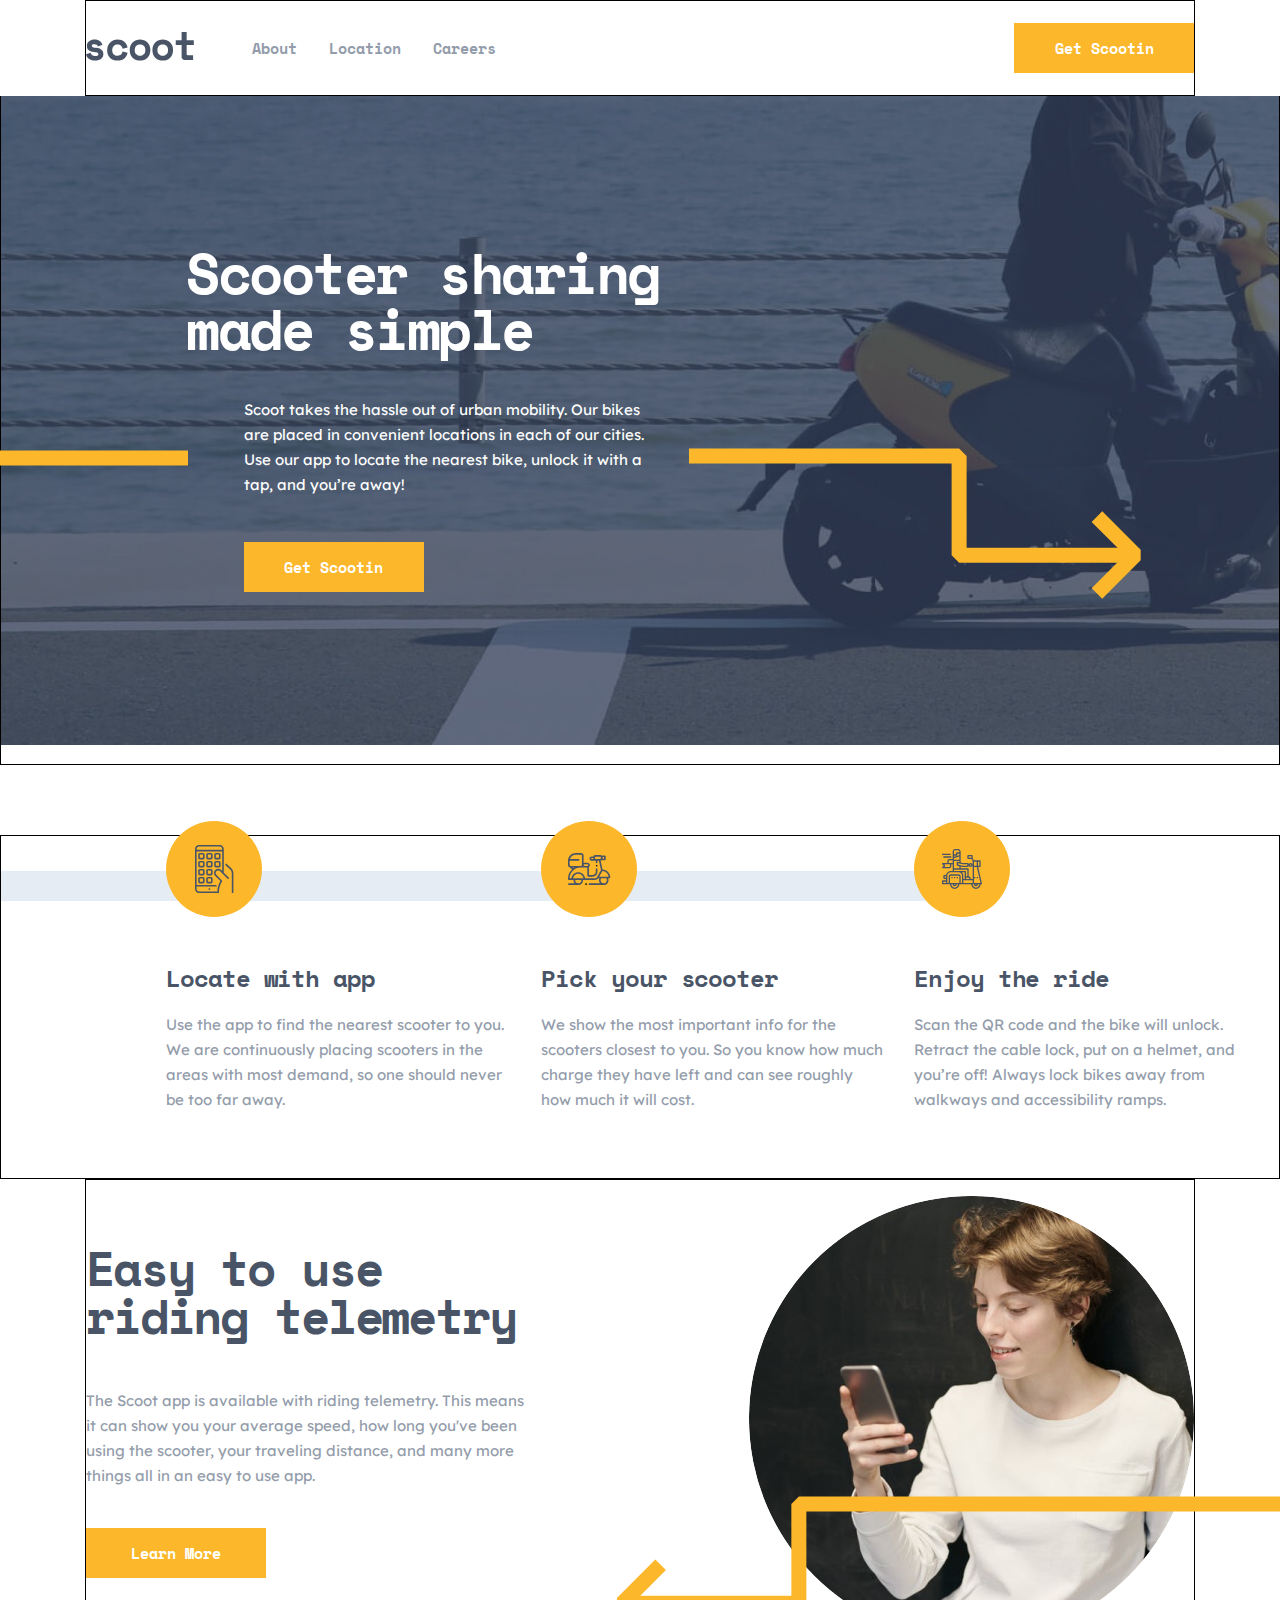
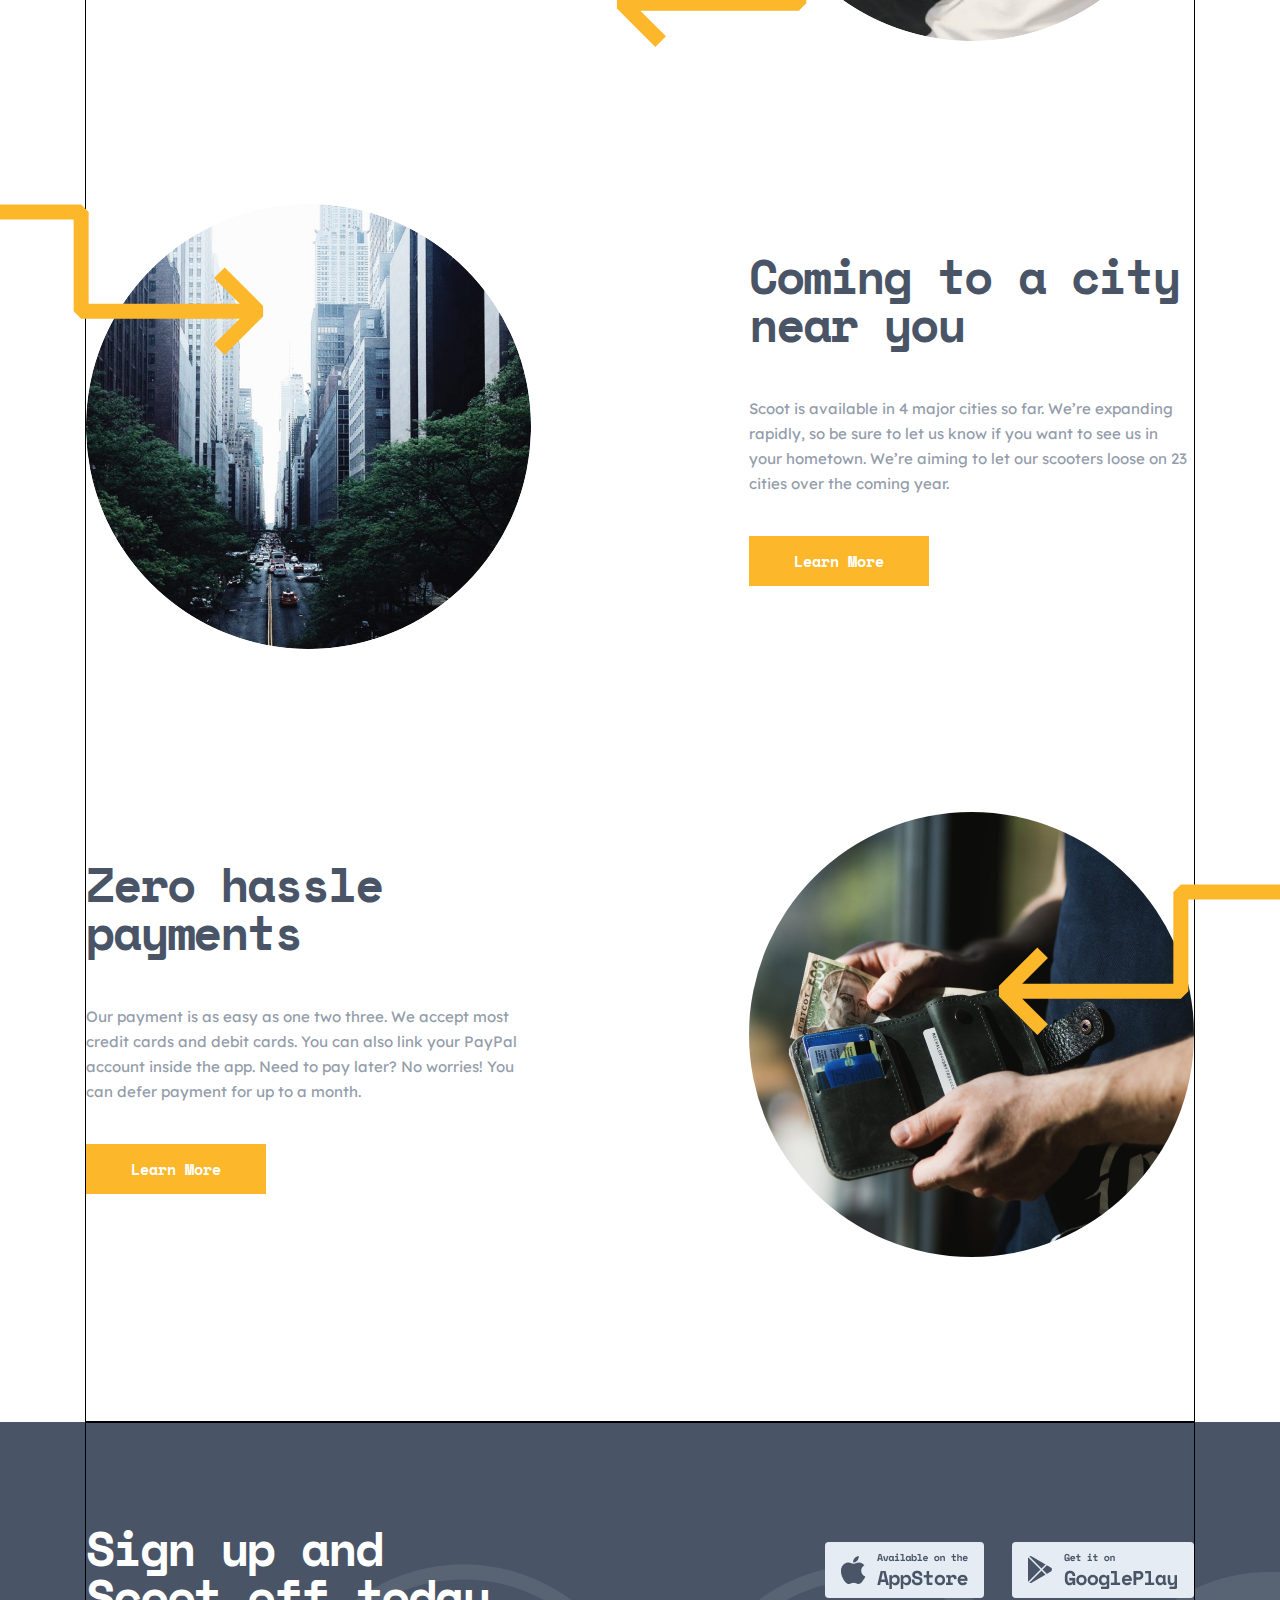
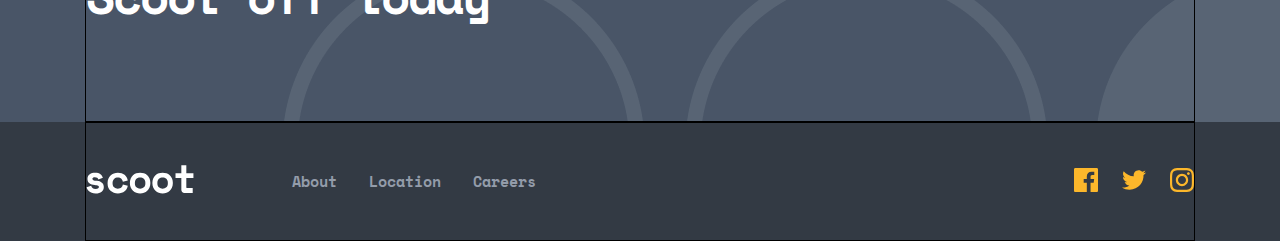
==== index.html @ 55ebb2e7 "scoot" ====
<!DOCTYPE html>
<html lang="en">

<head>
    <meta charset="UTF-8">
    <meta http-equiv="X-UA-Compatible" content="IE=edge">
    <meta name="viewport" content="width=device-width, initial-scale=1.0">
    <link rel="stylesheet" href="./min.css/main.css">
    <title>Scoot</title>
</head>

<body>

    <header class="site-header ">

        <div class="header__block container-small">

            <button class="button-hamburger">
                <img class="hamburger-icon" src="./images/hamburger.svg" alt="icon hamburger" width="19" height="16">
                <img class="exit-icon exit-icon-2" src="./images/icon-exit.svg" alt="icon-exit" width="18" height="18">
            </button>

            <a href="#" class="logo-link"><img src="./images/logo-svg.svg" alt="site logo" width="108" height="29">
            </a>

            <div class="nav-wrapper">

                <div class="site-nav">

                    <ul class="list-nav">

                        <li class="nav-item"><a href="about.html" class="nav-link">About</a></li>
                        <li class="nav-item"><a href="#" class="nav-link">Location</a></li>
                        <li class="nav-item"><a href="#" class="nav-link">Careers</a></li>

                    </ul>

                    <a class="buttons">Get Scootin</a>

                </div>

            </div>


        </div>

    </header>




    <!-- ===============================================intro-section======================================================= -->



    <intro-section>

        <div class="intro-section__wrapper container">

            <h2 class="intro-section__heading">Scooter sharing made simple</h2>



            <p class="intro-section__paragraph">Scoot takes the hassle out of urban mobility. Our bikes are placed
                in convenient locations in each of our cities. Use our app to locate the nearest bike, unlock it
                with a tap, and you’re away!
            </p>

            <a href="#" class="intro-section__link">Get Scootin</a>



        </div>

    </intro-section>


    <section>

        <div class="section-guide container">

            <span class="guide__line"></span>

            <ol class="guide__list">
                <li class="guide__item item-1">
                    <h2 class="list-item__heading">Locate with app</h2>
                    <p class="list-item__paragraph">Use the app to find the nearest scooter to you. We are continuously
                        placing scooters in the areas
                        with most demand, so one should never be too far away.
                    </p>
                </li>
                <li class="guide__item item-2">
                    <h2 class="list-item__heading">Pick your scooter</h2>
                    <p class="list-item__paragraph">We show the most important info for the scooters closest to you. So
                        you know how much charge they have left and can see roughly how much it will cost.
                    </p>
                </li>
                <li class="guide__item item-3">
                    <h2 class="list-item__heading">Enjoy the ride</h2>
                    <p class="list-item__paragraph">Scan the QR code and the bike will unlock. Retract the cable lock,
                        put on a helmet, and you’re off! Always lock bikes away from walkways and accessibility ramps.
                    </p>
                </li>
            </ol>

        </div>


    </section>

    <section class="advantages-section container-small">

        <ul class="advantages-list">

            <li class="list__item 123">

                <div class="item__info">

                    <h3 class="item__heading">Easy to use
                        riding telemetry
                    </h3>
                    <p class="item__paragraph">
                        The Scoot app is available with riding telemetry. This means it can show you your average speed,
                        how
                        long you've been using the scooter, your traveling distance, and many more things all in an easy
                        to
                        use app.
                    </p>
                    <a href="#" class="item__link">Learn More</a>
                </div>
                <span class="img-wrapper-1"> <img class="item__img" src="./images/easy-to-use.jpg"
                        srcset="./images/easy-to-use.jpg 1x, ./images/easy-to-use@2x.jpg 2x" alt="bu yerda rasm bor"
                        width="445" height="445"></span>

            </li>

            <li class="list__item">

                <div class="item__info">

                    <h3 class="item__heading">Coming to a city near you
                    </h3>
                    <p class="item__paragraph">
                        Scoot is available in 4 major cities so far. We’re expanding rapidly, so be sure to let us know
                        if you want to see us in your hometown. We’re aiming to let our scooters loose on 23 cities over
                        the coming year.
                    </p>

                    <a href="#" class="item__link">Learn More</a>

                </div>

                <span class="img-wrapper-2"> <img class="item__img" src="./images/coming-to-a-city.jpg" width="445"
                        height="445">
                </span>

            </li>

            <li class="list__item">

                <div class="item__info">

                    <h3 class="item__heading">Zero hassle payments
                    </h3>
                    <p class="item__paragraph">
                        Our payment is as easy as one two three. We accept most credit cards and debit cards. You can
                        also link your PayPal account inside the app. Need to pay later? No worries! You can defer
                        payment for up to a month.
                    </p>
                    <a href="#" class="item__link">Learn More</a>
                </div>
                <span class="img-wrapper-3"><img class="item__img" src="./images/soqqa.jpg" width="445"
                        height="445"></span>

            </li>

        </ul>

    </section>

    <section class="call-to-action ">

        <div class="call-to-action__wrapper container-small ">

            <h3 class="call-to-action__heading">Sign up and Scoot off today</h3>

            <div class="wrapper-link">

                <a href="#" class="apple-link"><img src="./images/apple-link.jpg" alt="bu link"></a>
                <a href="#" class="google-link"><img src="./images/google-play.jpg" alt="google-ikon"></a>

            </div>
        </div>

    </section>

    <footer class="site-footer">

        <div class="footer-wrapper container-small">

            <a href="#" class="logo-link"><img src="./images/scoot-footer.svg" alt="site logo" width="108" height="29">
            </a>

            <div class="footer__nav-wrapper">



                <ul class="foooter__list-nav">

                    <li class="nav-item"><a href="#" class="nav-link">About</a></li>
                    <li class="nav-item"><a href="#" class="nav-link">Location</a></li>
                    <li class="nav-item"><a href="#" class="nav-link">Careers</a></li>

                </ul>


                <div class="icon-wrapper">
                    <a href="#" class="footer__messenjer"><img src="./images/f.svg" alt="icon-facebok" width="24"
                            height="24"></a>
                    <a href="#" class="footer__messenjer"><img src="./images/t.svg" alt="icon-twitter" width="24"
                            height="24"></a>
                    <a href="#" class="footer__messenjer"><img src="./images/i.svg" alt="icon-instagram" width="24"
                            height="24"></a>
                </div>

            </div>

        </div>
    </footer>



    <script src="./main.js"></script>

</body>

</html>
---- min.css/main.css ----
@font-face{font-family:'Space Mono';font-style:normal;font-weight:400;src:url("../fonts/space-mono-v6-latin-regular.woff2") format("woff2"),url("../fonts/space-mono-v6-latin-regular.woff") format("woff")}@font-face{font-family:'Space Mono';font-style:normal;font-weight:700;src:url("../fonts/space-mono-v6-latin-700.woff2") format("woff2"),url("../fonts/space-mono-v6-latin-700.woff") format("woff")}@font-face{font-family:'Lexend Deca';font-style:normal;font-weight:400;src:url("../fonts/lexend-deca-v7-latin-regular.woff2") format("woff2"),url("../fonts/lexend-deca-v7-latin-regular.woff") format("woff")}*,*::after,*::before{-webkit-box-sizing:border-box;box-sizing:border-box}*{scroll-behavior:smooth}.visually-hidden{clip:rect(0 0 0 0);-webkit-clip-path:inset(50%);clip-path:inset(50%);height:1px;overflow:hidden;position:absolute;white-space:nowrap;width:1px}body{margin:0;padding:0;padding-top:94px;font-family:"Space Mono",'calibri';font-weight:normal;font-style:normal}/*! normalize.css v8.0.1 | MIT License | github.com/necolas/normalize.css */html{line-height:1.15;-webkit-text-size-adjust:100%}body{margin:0}main{display:block}h1{font-size:2em;margin:0.67em 0}hr{-webkit-box-sizing:content-box;box-sizing:content-box;height:0;overflow:visible}pre{font-family:monospace, monospace;font-size:1em}a{background-color:transparent}abbr[title]{border-bottom:none;text-decoration:underline;-webkit-text-decoration:underline dotted;text-decoration:underline dotted}b,strong{font-weight:bolder}code,kbd,samp{font-family:monospace, monospace;font-size:1em}small{font-size:80%}sub,sup{font-size:75%;line-height:0;position:relative;vertical-align:baseline}sub{bottom:-0.25em}sup{top:-0.5em}img{border-style:none}button,input,optgroup,select,textarea{font-family:inherit;font-size:100%;line-height:1.15;margin:0}button,input{overflow:visible}button,select{text-transform:none}button,[type="button"],[type="reset"],[type="submit"]{-webkit-appearance:button}button::-moz-focus-inner,[type="button"]::-moz-focus-inner,[type="reset"]::-moz-focus-inner,[type="submit"]::-moz-focus-inner{border-style:none;padding:0}button:-moz-focusring,[type="button"]:-moz-focusring,[type="reset"]:-moz-focusring,[type="submit"]:-moz-focusring{outline:1px dotted ButtonText}fieldset{padding:0.35em 0.75em 0.625em}legend{-webkit-box-sizing:border-box;box-sizing:border-box;color:inherit;display:table;max-width:100%;padding:0;white-space:normal}progress{vertical-align:baseline}textarea{overflow:auto}[type="checkbox"],[type="radio"]{-webkit-box-sizing:border-box;box-sizing:border-box;padding:0}[type="number"]::-webkit-inner-spin-button,[type="number"]::-webkit-outer-spin-button{height:auto}[type="search"]{-webkit-appearance:textfield;outline-offset:-2px}[type="search"]::-webkit-search-decoration{-webkit-appearance:none}::-webkit-file-upload-button{-webkit-appearance:button;font:inherit}details{display:block}summary{display:list-item}template{display:none}[hidden]{display:none}.container{width:100%;max-width:1440px;margin:0 auto;padding:20px 0px;border:1px solid black}.container-small{width:100%;max-width:1110px;margin:0 auto;border:1px solid black}@media only screen and (-webkit-min-device-pixel-ratio: 2), only screen and (min--moz-device-pixel-ratio: 2), only screen and (min-device-pixel-ratio: 2), only screen and (min-resolution: 192dpi), only screen and (min-resolution: 2dppx){.intro-section__wrapper{background-image:url(../images/background-intro@2x.jpg)}}.site-header{position:fixed;width:100%;z-index:9;top:0px;background-color:white}.header__block{display:-webkit-box;display:-ms-flexbox;display:flex;height:96px;-webkit-box-align:center;-ms-flex-align:center;align-items:center}.logo-link{margin-right:58px}.button-hamburger{display:none}.nav-wrapper{width:100%}.site-nav{display:-webkit-box;display:-ms-flexbox;display:flex;width:100%;-webkit-box-align:center;-ms-flex-align:center;align-items:center;-webkit-box-pack:justify;-ms-flex-pack:justify;justify-content:space-between}.list-nav{display:-webkit-box;display:-ms-flexbox;display:flex;list-style:none;padding:0px}.nav-link{margin-right:32px;text-decoration:none;font-weight:bold;font-size:15px;line-height:25px;color:#939CAA}.nav-link:hover{cursor:pointer;color:#FCB72B}.nav-link:active{color:#FCB72B}.buttons{display:inline-block;text-decoration:none;width:180px;height:50px;padding-top:10px;border:3px solid #FCB72B;font-weight:bold;font-size:15px;line-height:25px;text-align:center;color:#FFFFFF;background-color:#FCB72B}.buttons:hover{background-color:white;color:#FCB72B;cursor:pointer}@media only screen and (max-width: 600px){.header__block{height:64px}.logo-link{display:block;margin-left:25%;width:75px;height:20px}.button-hamburger{z-index:11;display:block;margin-left:32px;background-color:transparent;border:none;cursor:pointer}.exit-icon{display:none}.header-adaptiv .nav-wrapper{display:block;position:fixed;top:0px;bottom:0px;right:0px;left:0px;z-index:9}.header-adaptiv .exit-icon{display:block;z-index:11}.header-adaptiv .hamburger-icon{display:none}.site-nav{display:none;-webkit-box-orient:vertical;-webkit-box-direction:normal;-ms-flex-direction:column;flex-direction:column;-webkit-box-align:start;-ms-flex-align:start;align-items:flex-start;margin-top:64px;width:70%;height:90%;padding:32px;background-color:#333A44;z-index:10}.header-adaptiv .site-nav{display:block}.list-nav{display:-webkit-box;display:-ms-flexbox;display:flex;-webkit-box-orient:vertical;-webkit-box-direction:normal;-ms-flex-direction:column;flex-direction:column}.nav-item{margin-bottom:24px}}.intro-section__wrapper{position:relative;background-image:url(../images/background-intro.jpg);background-repeat:no-repeat;background-size:inherit;margin-bottom:70px;padding:20px;padding-top:150px}.intro-section__heading{margin-left:165px;margin-top:0;margin-bottom:40px;text-align:left;max-width:500px;font-weight:bold;font-size:56px;line-height:56px;letter-spacing:-2.5px;color:#FFFFFF}.intro-section__paragraph{position:relative;margin-left:18%;margin-bottom:45px;max-width:405px;font-family:'Lexend Deca';font-style:normal;font-weight:normal;font-size:15px;line-height:25px;color:#FFFFFF}.intro-section__paragraph::after{content:url(../images/Group@2x.svg);max-width:447px;position:absolute;left:110%;top:51%}.intro-section__paragraph::before{content:url(../images/Path-1.svg);position:absolute;max-width:202px;left:-64%;top:51%}.intro-section__link{display:inline-block;text-decoration:none;width:180px;height:50px;padding-top:10px;border:3px solid #FCB72B;font-weight:bold;font-size:15px;line-height:25px;text-align:center;color:#FFFFFF;background-color:#FCB72B;margin-bottom:152px;margin-left:18%}.intro-section__link:hover{background-color:transparent;color:#FCB72B;cursor:pointer}@media only screen and (max-width: 1160px){.intro-section__paragraph::after{left:50%;top:100%}}@media only screen and (max-width: 920px){.intro-section__wrapper{background-position:40%}.intro-section__paragraph::before{display:none}.intro-section__paragraph::after{left:-100%;top:170%}}@media only screen and (max-width: 768px){.intro-section__wrapper{background-position:80%}.intro-section__heading{display:block;text-align:center;max-width:500px;margin:0px auto;margin-bottom:40px}.intro-section__paragrap{display:block;margin-left:0%;max-width:573px;text-align:center}.intro-section__link{display:block}.intro-section__paragraph::after{left:-120%;top:180%}}@media only screen and (max-width: 500px){.intro-section__wrapper{background-position:80%}.intro-section__heading{font-size:40px;line-height:40px}.intro-section__paragraph{font-size:15px;line-height:25px}.intro-section__paragraph::after{left:-110%;top:170%}}.section-guide{position:relative;padding-top:6%}.guide__list{display:-webkit-box;display:-ms-flexbox;display:flex;list-style:none;margin-left:150px;padding:0}.guide__item{position:relative;z-index:2;margin:15px;max-width:350px}.item-1::before{position:absolute;top:-123px;content:url(../images/tell.svg);width:96px;height:96px}.item-2::before{position:absolute;top:-123px;content:url(../images/skuter.svg);width:96px;height:96px}.item-3::before{position:absolute;top:-123px;content:url(../images/driver.svg);width:96px;height:96px}.list-item__heading{font-weight:bold;font-size:24px;line-height:28px;letter-spacing:-1.07143px;color:#495567}.list-item__paragraph{font-family:'Lexend Deca';font-style:normal;font-weight:normal;font-size:15px;line-height:25px;color:#939CAA}.guide__line{position:absolute;z-index:1;left:0px;top:35px;display:inline-block;width:100%;max-width:70%;height:30px;background-color:#E5ECF4}@media only screen and (max-width: 1330px){.guide__line{max-width:75%}}@media only screen and (max-width: 769px){.section-guide{padding-left:140px}.guide__list{-webkit-box-orient:vertical;-webkit-box-direction:normal;-ms-flex-direction:column;flex-direction:column}.item-1::before{top:27px;left:-170px}.item-2::before{top:27px;left:-170px}.item-3::before{top:27px;left:-170px}.guide__line{width:30px;height:85%;top:-80px;left:165px}}@media only screen and (max-width: 485px){.guide__line{height:78%}}@media only screen and (max-width: 400px){.section-guide{padding-left:0px}.guide__list{margin:0;text-align:center}.guide__line{display:none}.guide__item{margin:15px;max-width:311px;margin-bottom:100px}.list-item__heading{font-size:20px;line-height:28px}.list-item__paragraph{font-size:15px;line-height:25px;color:#939CAA}.item-1::before{top:-100px;left:100px}.item-2::before{top:-100px;left:100px}.item-3::before{top:-100px;left:100px}}.advantages-list{padding:0px}.list__item:nth-child(2n) .img-wrapper-2{-webkit-box-ordinal-group:0;-ms-flex-order:-1;order:-1}.list__item{display:-webkit-box;display:-ms-flexbox;display:flex;-webkit-box-pack:justify;-ms-flex-pack:justify;justify-content:space-between;margin-bottom:160px}.item__info{max-width:445px}.item__heading{font-weight:bold;font-size:48px;line-height:48px;letter-spacing:-2.14286px;color:#495567}.item__paragraph{margin-bottom:40px;font-family:'Lexend Deca';font-style:normal;font-weight:normal;font-size:15px;line-height:25px;color:#939CAA}.item__link{display:inline-block;text-decoration:none;width:180px;height:50px;padding-top:10px;border:3px solid #FCB72B;font-weight:bold;font-size:15px;line-height:25px;text-align:center;color:#FFFFFF;background-color:#FCB72B}.item__link:hover{background-color:transparent;color:#FCB72B}.item__img{border-radius:50%;max-width:445px}.img-wrapper-1{position:relative}.img-wrapper-2{position:relative}.img-wrapper-3{position:relative}.img-wrapper-1::after{content:url(../../images/strelka-2.svg);position:absolute;top:67%;left:-30%}.img-wrapper-2::after{content:url(../images/strelka-3.svg);position:absolute;top:0%;left:-40%}.img-wrapper-3::after{content:url(../images/strelka-4.svg);position:absolute;top:16%;left:56%}@media only screen and (max-width: 930px){.list__item{-webkit-box-orient:vertical;-webkit-box-direction:normal;-ms-flex-direction:column;flex-direction:column;text-align:center;-webkit-box-align:center;-ms-flex-align:center;align-items:center}}.call-to-action{background-color:#495567;background-image:url(../images/call-to-action.png);background-repeat:no-repeat;background-size:auto;padding:0px;background-position:100% 100%}.call-to-action__wrapper{display:-webkit-box;display:-ms-flexbox;display:flex;-webkit-box-align:center;-ms-flex-align:center;align-items:center;-webkit-box-pack:justify;-ms-flex-pack:justify;justify-content:space-between;height:300px}.call-to-action__heading{max-width:415px;font-weight:bold;font-size:48px;line-height:48px;letter-spacing:-2.14286px;color:#FFFFFF}.apple-link img{margin-right:18px;border-radius:4px}.google-link img{border-radius:4px}.site-footer{background-color:#333A44}.footer-wrapper{display:-webkit-box;display:-ms-flexbox;display:flex;-webkit-box-align:center;-ms-flex-align:center;align-items:center;padding:30px 0px}.footer__nav-wrapper{display:-webkit-box;display:-ms-flexbox;display:flex;-webkit-box-align:center;-ms-flex-align:center;align-items:center;-webkit-box-pack:justify;-ms-flex-pack:justify;justify-content:space-between;width:100%}.foooter__list-nav{display:-webkit-box;display:-ms-flexbox;display:flex;list-style:none}.icon-wrapper a{margin-left:14px}.footer__messenjer:hover img{color:white}.about__intro__heading{margin-left:165px;font-weight:bold;font-size:56px;line-height:56px;letter-spacing:-2.5px;color:#FFFFFF}.about__intro-section{background-image:url(../images/about-intro.jpg);background-repeat:no-repeat;background-size:cover}
/*# sourceMappingURL=main.css.map */
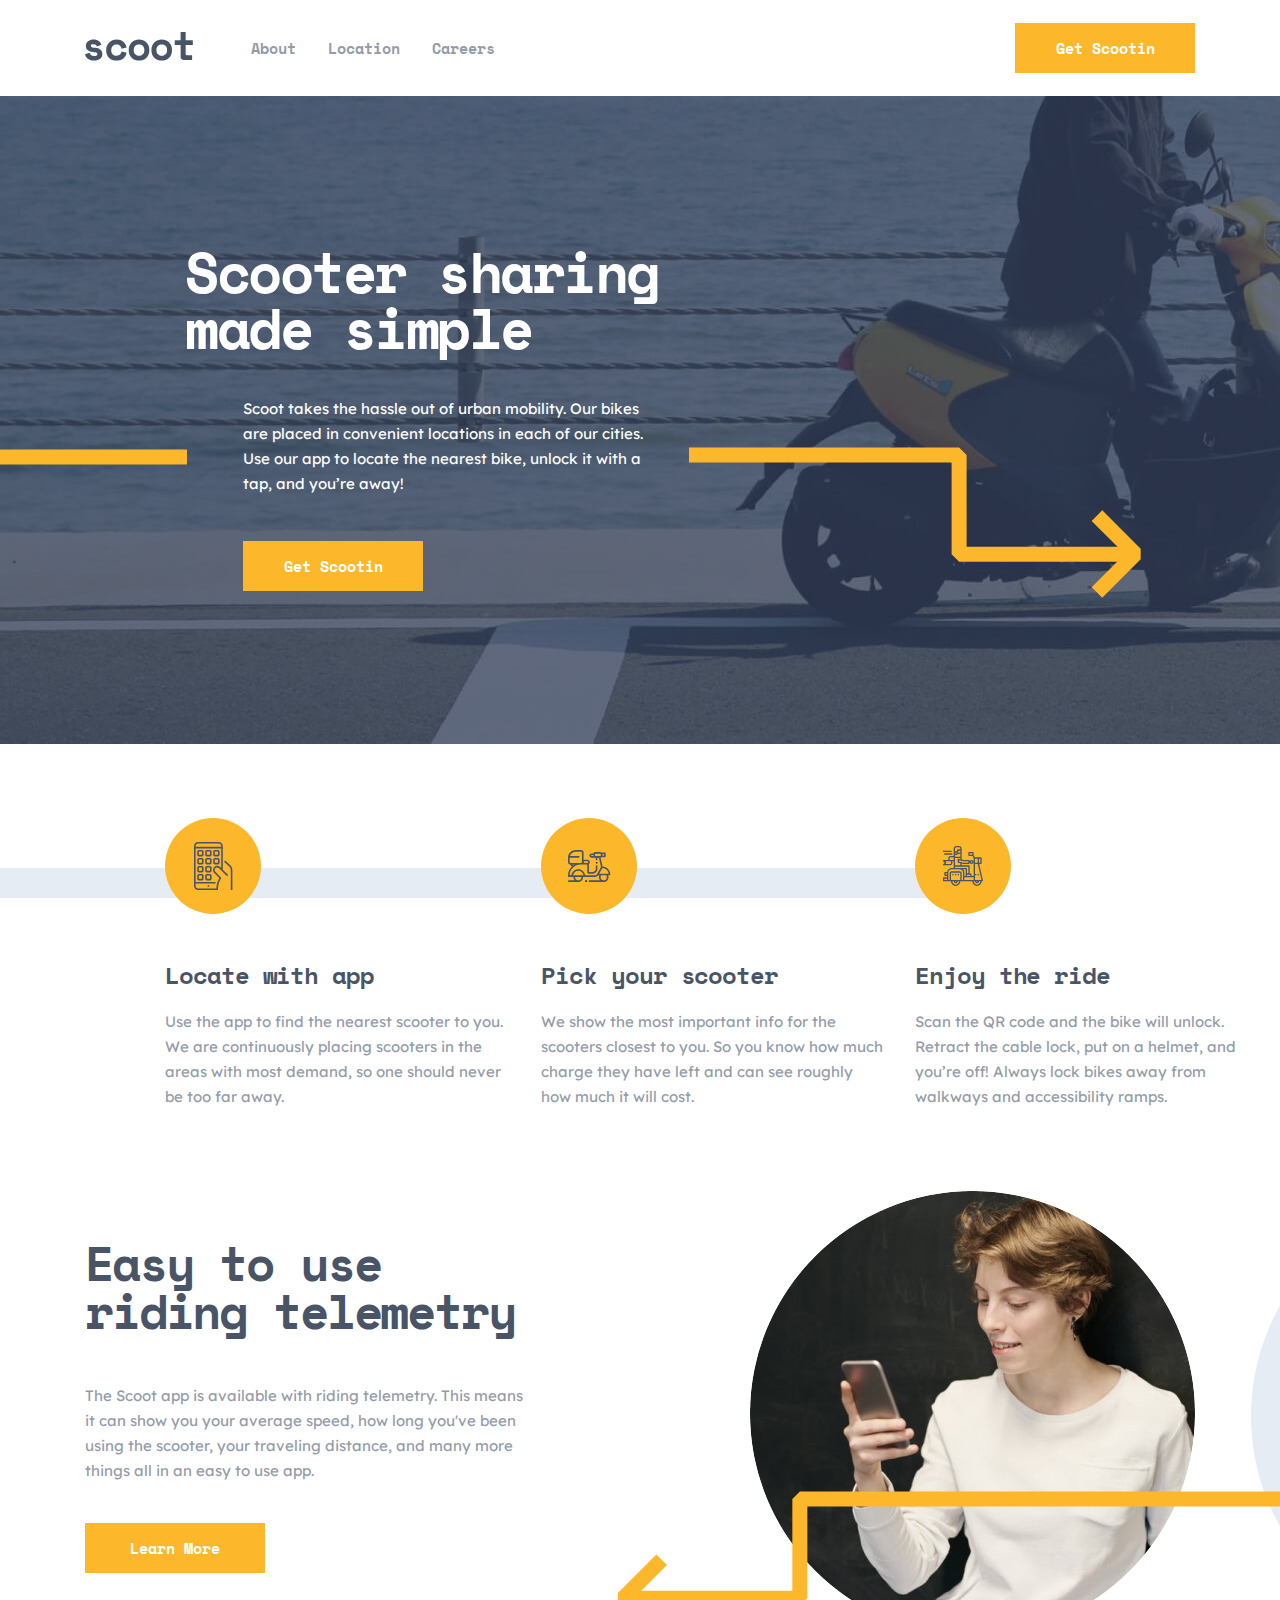
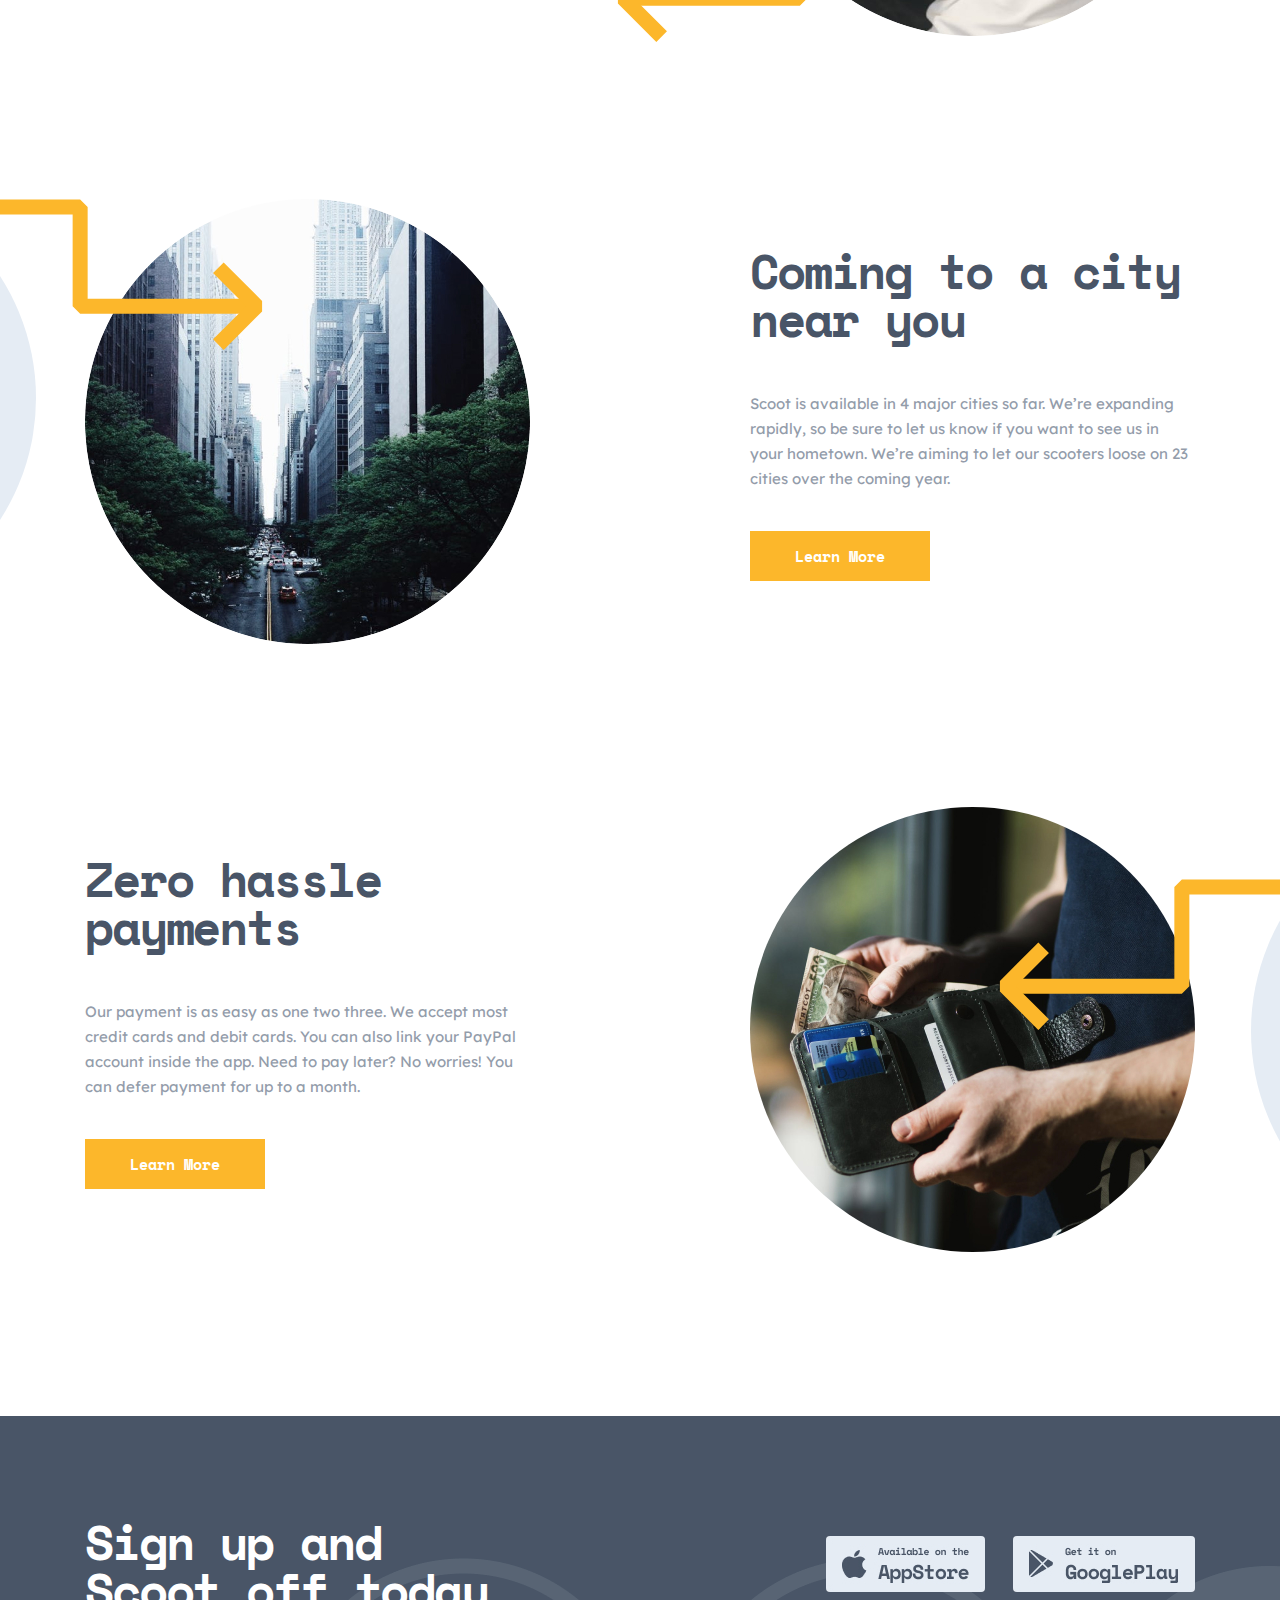
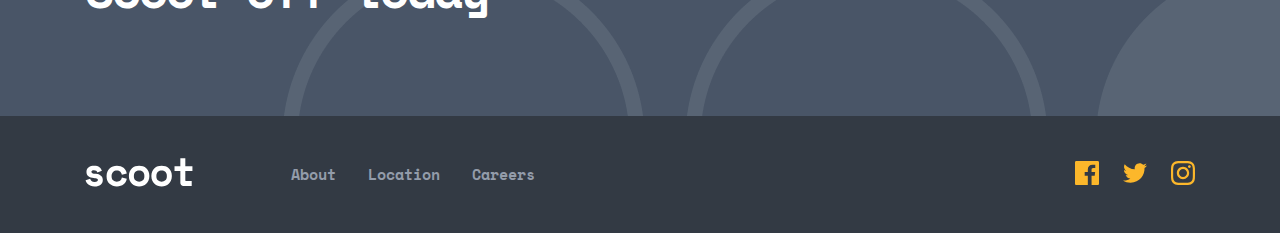
==== commit a82c32c9: "scootcha" ====
--- a/index.html
+++ b/index.html
@@ -10,6 +10,7 @@
 </head>
 
 <body>
+    <h1 class="visually-hidden">scooter website</h1>
 
     <header class="site-header ">
 
@@ -109,6 +110,10 @@
     </section>
 
     <section class="advantages-section container-small">
+
+        <span class="right-round"></span>
+        <span class="left-round"></span>
+        <span class="right-round-2"></span>
 
         <ul class="advantages-list">
 
--- a/min.css/main.css
+++ b/min.css/main.css
@@ -1,2 +1,2 @@
-@font-face{font-family:'Space Mono';font-style:normal;font-weight:400;src:url("../fonts/space-mono-v6-latin-regular.woff2") format("woff2"),url("../fonts/space-mono-v6-latin-regular.woff") format("woff")}@font-face{font-family:'Space Mono';font-style:normal;font-weight:700;src:url("../fonts/space-mono-v6-latin-700.woff2") format("woff2"),url("../fonts/space-mono-v6-latin-700.woff") format("woff")}@font-face{font-family:'Lexend Deca';font-style:normal;font-weight:400;src:url("../fonts/lexend-deca-v7-latin-regular.woff2") format("woff2"),url("../fonts/lexend-deca-v7-latin-regular.woff") format("woff")}*,*::after,*::before{-webkit-box-sizing:border-box;box-sizing:border-box}*{scroll-behavior:smooth}.visually-hidden{clip:rect(0 0 0 0);-webkit-clip-path:inset(50%);clip-path:inset(50%);height:1px;overflow:hidden;position:absolute;white-space:nowrap;width:1px}body{margin:0;padding:0;padding-top:94px;font-family:"Space Mono",'calibri';font-weight:normal;font-style:normal}/*! normalize.css v8.0.1 | MIT License | github.com/necolas/normalize.css */html{line-height:1.15;-webkit-text-size-adjust:100%}body{margin:0}main{display:block}h1{font-size:2em;margin:0.67em 0}hr{-webkit-box-sizing:content-box;box-sizing:content-box;height:0;overflow:visible}pre{font-family:monospace, monospace;font-size:1em}a{background-color:transparent}abbr[title]{border-bottom:none;text-decoration:underline;-webkit-text-decoration:underline dotted;text-decoration:underline dotted}b,strong{font-weight:bolder}code,kbd,samp{font-family:monospace, monospace;font-size:1em}small{font-size:80%}sub,sup{font-size:75%;line-height:0;position:relative;vertical-align:baseline}sub{bottom:-0.25em}sup{top:-0.5em}img{border-style:none}button,input,optgroup,select,textarea{font-family:inherit;font-size:100%;line-height:1.15;margin:0}button,input{overflow:visible}button,select{text-transform:none}button,[type="button"],[type="reset"],[type="submit"]{-webkit-appearance:button}button::-moz-focus-inner,[type="button"]::-moz-focus-inner,[type="reset"]::-moz-focus-inner,[type="submit"]::-moz-focus-inner{border-style:none;padding:0}button:-moz-focusring,[type="button"]:-moz-focusring,[type="reset"]:-moz-focusring,[type="submit"]:-moz-focusring{outline:1px dotted ButtonText}fieldset{padding:0.35em 0.75em 0.625em}legend{-webkit-box-sizing:border-box;box-sizing:border-box;color:inherit;display:table;max-width:100%;padding:0;white-space:normal}progress{vertical-align:baseline}textarea{overflow:auto}[type="checkbox"],[type="radio"]{-webkit-box-sizing:border-box;box-sizing:border-box;padding:0}[type="number"]::-webkit-inner-spin-button,[type="number"]::-webkit-outer-spin-button{height:auto}[type="search"]{-webkit-appearance:textfield;outline-offset:-2px}[type="search"]::-webkit-search-decoration{-webkit-appearance:none}::-webkit-file-upload-button{-webkit-appearance:button;font:inherit}details{display:block}summary{display:list-item}template{display:none}[hidden]{display:none}.container{width:100%;max-width:1440px;margin:0 auto;padding:20px 0px;border:1px solid black}.container-small{width:100%;max-width:1110px;margin:0 auto;border:1px solid black}@media only screen and (-webkit-min-device-pixel-ratio: 2), only screen and (min--moz-device-pixel-ratio: 2), only screen and (min-device-pixel-ratio: 2), only screen and (min-resolution: 192dpi), only screen and (min-resolution: 2dppx){.intro-section__wrapper{background-image:url(../images/background-intro@2x.jpg)}}.site-header{position:fixed;width:100%;z-index:9;top:0px;background-color:white}.header__block{display:-webkit-box;display:-ms-flexbox;display:flex;height:96px;-webkit-box-align:center;-ms-flex-align:center;align-items:center}.logo-link{margin-right:58px}.button-hamburger{display:none}.nav-wrapper{width:100%}.site-nav{display:-webkit-box;display:-ms-flexbox;display:flex;width:100%;-webkit-box-align:center;-ms-flex-align:center;align-items:center;-webkit-box-pack:justify;-ms-flex-pack:justify;justify-content:space-between}.list-nav{display:-webkit-box;display:-ms-flexbox;display:flex;list-style:none;padding:0px}.nav-link{margin-right:32px;text-decoration:none;font-weight:bold;font-size:15px;line-height:25px;color:#939CAA}.nav-link:hover{cursor:pointer;color:#FCB72B}.nav-link:active{color:#FCB72B}.buttons{display:inline-block;text-decoration:none;width:180px;height:50px;padding-top:10px;border:3px solid #FCB72B;font-weight:bold;font-size:15px;line-height:25px;text-align:center;color:#FFFFFF;background-color:#FCB72B}.buttons:hover{background-color:white;color:#FCB72B;cursor:pointer}@media only screen and (max-width: 600px){.header__block{height:64px}.logo-link{display:block;margin-left:25%;width:75px;height:20px}.button-hamburger{z-index:11;display:block;margin-left:32px;background-color:transparent;border:none;cursor:pointer}.exit-icon{display:none}.header-adaptiv .nav-wrapper{display:block;position:fixed;top:0px;bottom:0px;right:0px;left:0px;z-index:9}.header-adaptiv .exit-icon{display:block;z-index:11}.header-adaptiv .hamburger-icon{display:none}.site-nav{display:none;-webkit-box-orient:vertical;-webkit-box-direction:normal;-ms-flex-direction:column;flex-direction:column;-webkit-box-align:start;-ms-flex-align:start;align-items:flex-start;margin-top:64px;width:70%;height:90%;padding:32px;background-color:#333A44;z-index:10}.header-adaptiv .site-nav{display:block}.list-nav{display:-webkit-box;display:-ms-flexbox;display:flex;-webkit-box-orient:vertical;-webkit-box-direction:normal;-ms-flex-direction:column;flex-direction:column}.nav-item{margin-bottom:24px}}.intro-section__wrapper{position:relative;background-image:url(../images/background-intro.jpg);background-repeat:no-repeat;background-size:inherit;margin-bottom:70px;padding:20px;padding-top:150px}.intro-section__heading{margin-left:165px;margin-top:0;margin-bottom:40px;text-align:left;max-width:500px;font-weight:bold;font-size:56px;line-height:56px;letter-spacing:-2.5px;color:#FFFFFF}.intro-section__paragraph{position:relative;margin-left:18%;margin-bottom:45px;max-width:405px;font-family:'Lexend Deca';font-style:normal;font-weight:normal;font-size:15px;line-height:25px;color:#FFFFFF}.intro-section__paragraph::after{content:url(../images/Group@2x.svg);max-width:447px;position:absolute;left:110%;top:51%}.intro-section__paragraph::before{content:url(../images/Path-1.svg);position:absolute;max-width:202px;left:-64%;top:51%}.intro-section__link{display:inline-block;text-decoration:none;width:180px;height:50px;padding-top:10px;border:3px solid #FCB72B;font-weight:bold;font-size:15px;line-height:25px;text-align:center;color:#FFFFFF;background-color:#FCB72B;margin-bottom:152px;margin-left:18%}.intro-section__link:hover{background-color:transparent;color:#FCB72B;cursor:pointer}@media only screen and (max-width: 1160px){.intro-section__paragraph::after{left:50%;top:100%}}@media only screen and (max-width: 920px){.intro-section__wrapper{background-position:40%}.intro-section__paragraph::before{display:none}.intro-section__paragraph::after{left:-100%;top:170%}}@media only screen and (max-width: 768px){.intro-section__wrapper{background-position:80%}.intro-section__heading{display:block;text-align:center;max-width:500px;margin:0px auto;margin-bottom:40px}.intro-section__paragrap{display:block;margin-left:0%;max-width:573px;text-align:center}.intro-section__link{display:block}.intro-section__paragraph::after{left:-120%;top:180%}}@media only screen and (max-width: 500px){.intro-section__wrapper{background-position:80%}.intro-section__heading{font-size:40px;line-height:40px}.intro-section__paragraph{font-size:15px;line-height:25px}.intro-section__paragraph::after{left:-110%;top:170%}}.section-guide{position:relative;padding-top:6%}.guide__list{display:-webkit-box;display:-ms-flexbox;display:flex;list-style:none;margin-left:150px;padding:0}.guide__item{position:relative;z-index:2;margin:15px;max-width:350px}.item-1::before{position:absolute;top:-123px;content:url(../images/tell.svg);width:96px;height:96px}.item-2::before{position:absolute;top:-123px;content:url(../images/skuter.svg);width:96px;height:96px}.item-3::before{position:absolute;top:-123px;content:url(../images/driver.svg);width:96px;height:96px}.list-item__heading{font-weight:bold;font-size:24px;line-height:28px;letter-spacing:-1.07143px;color:#495567}.list-item__paragraph{font-family:'Lexend Deca';font-style:normal;font-weight:normal;font-size:15px;line-height:25px;color:#939CAA}.guide__line{position:absolute;z-index:1;left:0px;top:35px;display:inline-block;width:100%;max-width:70%;height:30px;background-color:#E5ECF4}@media only screen and (max-width: 1330px){.guide__line{max-width:75%}}@media only screen and (max-width: 769px){.section-guide{padding-left:140px}.guide__list{-webkit-box-orient:vertical;-webkit-box-direction:normal;-ms-flex-direction:column;flex-direction:column}.item-1::before{top:27px;left:-170px}.item-2::before{top:27px;left:-170px}.item-3::before{top:27px;left:-170px}.guide__line{width:30px;height:85%;top:-80px;left:165px}}@media only screen and (max-width: 485px){.guide__line{height:78%}}@media only screen and (max-width: 400px){.section-guide{padding-left:0px}.guide__list{margin:0;text-align:center}.guide__line{display:none}.guide__item{margin:15px;max-width:311px;margin-bottom:100px}.list-item__heading{font-size:20px;line-height:28px}.list-item__paragraph{font-size:15px;line-height:25px;color:#939CAA}.item-1::before{top:-100px;left:100px}.item-2::before{top:-100px;left:100px}.item-3::before{top:-100px;left:100px}}.advantages-list{padding:0px}.list__item:nth-child(2n) .img-wrapper-2{-webkit-box-ordinal-group:0;-ms-flex-order:-1;order:-1}.list__item{display:-webkit-box;display:-ms-flexbox;display:flex;-webkit-box-pack:justify;-ms-flex-pack:justify;justify-content:space-between;margin-bottom:160px}.item__info{max-width:445px}.item__heading{font-weight:bold;font-size:48px;line-height:48px;letter-spacing:-2.14286px;color:#495567}.item__paragraph{margin-bottom:40px;font-family:'Lexend Deca';font-style:normal;font-weight:normal;font-size:15px;line-height:25px;color:#939CAA}.item__link{display:inline-block;text-decoration:none;width:180px;height:50px;padding-top:10px;border:3px solid #FCB72B;font-weight:bold;font-size:15px;line-height:25px;text-align:center;color:#FFFFFF;background-color:#FCB72B}.item__link:hover{background-color:transparent;color:#FCB72B}.item__img{border-radius:50%;max-width:445px}.img-wrapper-1{position:relative}.img-wrapper-2{position:relative}.img-wrapper-3{position:relative}.img-wrapper-1::after{content:url(../../images/strelka-2.svg);position:absolute;top:67%;left:-30%}.img-wrapper-2::after{content:url(../images/strelka-3.svg);position:absolute;top:0%;left:-40%}.img-wrapper-3::after{content:url(../images/strelka-4.svg);position:absolute;top:16%;left:56%}@media only screen and (max-width: 930px){.list__item{-webkit-box-orient:vertical;-webkit-box-direction:normal;-ms-flex-direction:column;flex-direction:column;text-align:center;-webkit-box-align:center;-ms-flex-align:center;align-items:center}}.call-to-action{background-color:#495567;background-image:url(../images/call-to-action.png);background-repeat:no-repeat;background-size:auto;padding:0px;background-position:100% 100%}.call-to-action__wrapper{display:-webkit-box;display:-ms-flexbox;display:flex;-webkit-box-align:center;-ms-flex-align:center;align-items:center;-webkit-box-pack:justify;-ms-flex-pack:justify;justify-content:space-between;height:300px}.call-to-action__heading{max-width:415px;font-weight:bold;font-size:48px;line-height:48px;letter-spacing:-2.14286px;color:#FFFFFF}.apple-link img{margin-right:18px;border-radius:4px}.google-link img{border-radius:4px}.site-footer{background-color:#333A44}.footer-wrapper{display:-webkit-box;display:-ms-flexbox;display:flex;-webkit-box-align:center;-ms-flex-align:center;align-items:center;padding:30px 0px}.footer__nav-wrapper{display:-webkit-box;display:-ms-flexbox;display:flex;-webkit-box-align:center;-ms-flex-align:center;align-items:center;-webkit-box-pack:justify;-ms-flex-pack:justify;justify-content:space-between;width:100%}.foooter__list-nav{display:-webkit-box;display:-ms-flexbox;display:flex;list-style:none}.icon-wrapper a{margin-left:14px}.footer__messenjer:hover img{color:white}.about__intro__heading{margin-left:165px;font-weight:bold;font-size:56px;line-height:56px;letter-spacing:-2.5px;color:#FFFFFF}.about__intro-section{background-image:url(../images/about-intro.jpg);background-repeat:no-repeat;background-size:cover}
+@font-face{font-family:'Space Mono';font-style:normal;font-weight:400;src:url("../fonts/space-mono-v6-latin-regular.woff2") format("woff2"),url("../fonts/space-mono-v6-latin-regular.woff") format("woff")}@font-face{font-family:'Space Mono';font-style:normal;font-weight:700;src:url("../fonts/space-mono-v6-latin-700.woff2") format("woff2"),url("../fonts/space-mono-v6-latin-700.woff") format("woff")}@font-face{font-family:'Lexend Deca';font-style:normal;font-weight:400;src:url("../fonts/lexend-deca-v7-latin-regular.woff2") format("woff2"),url("../fonts/lexend-deca-v7-latin-regular.woff") format("woff")}*,*::after,*::before{-webkit-box-sizing:border-box;box-sizing:border-box}*{scroll-behavior:smooth}.visually-hidden{clip:rect(0 0 0 0);-webkit-clip-path:inset(50%);clip-path:inset(50%);height:1px;overflow:hidden;position:absolute;white-space:nowrap;width:1px}body{margin:0;padding:0;padding-top:94px;font-family:"Space Mono",'calibri';font-weight:normal;font-style:normal}/*! normalize.css v8.0.1 | MIT License | github.com/necolas/normalize.css */html{line-height:1.15;-webkit-text-size-adjust:100%}body{margin:0}main{display:block}h1{font-size:2em;margin:0.67em 0}hr{-webkit-box-sizing:content-box;box-sizing:content-box;height:0;overflow:visible}pre{font-family:monospace, monospace;font-size:1em}a{background-color:transparent}abbr[title]{border-bottom:none;text-decoration:underline;-webkit-text-decoration:underline dotted;text-decoration:underline dotted}b,strong{font-weight:bolder}code,kbd,samp{font-family:monospace, monospace;font-size:1em}small{font-size:80%}sub,sup{font-size:75%;line-height:0;position:relative;vertical-align:baseline}sub{bottom:-0.25em}sup{top:-0.5em}img{border-style:none}button,input,optgroup,select,textarea{font-family:inherit;font-size:100%;line-height:1.15;margin:0}button,input{overflow:visible}button,select{text-transform:none}button,[type="button"],[type="reset"],[type="submit"]{-webkit-appearance:button}button::-moz-focus-inner,[type="button"]::-moz-focus-inner,[type="reset"]::-moz-focus-inner,[type="submit"]::-moz-focus-inner{border-style:none;padding:0}button:-moz-focusring,[type="button"]:-moz-focusring,[type="reset"]:-moz-focusring,[type="submit"]:-moz-focusring{outline:1px dotted ButtonText}fieldset{padding:0.35em 0.75em 0.625em}legend{-webkit-box-sizing:border-box;box-sizing:border-box;color:inherit;display:table;max-width:100%;padding:0;white-space:normal}progress{vertical-align:baseline}textarea{overflow:auto}[type="checkbox"],[type="radio"]{-webkit-box-sizing:border-box;box-sizing:border-box;padding:0}[type="number"]::-webkit-inner-spin-button,[type="number"]::-webkit-outer-spin-button{height:auto}[type="search"]{-webkit-appearance:textfield;outline-offset:-2px}[type="search"]::-webkit-search-decoration{-webkit-appearance:none}::-webkit-file-upload-button{-webkit-appearance:button;font:inherit}details{display:block}summary{display:list-item}template{display:none}[hidden]{display:none}.container{width:100%;max-width:1440px;margin:0 auto;padding:20px 0px}.container-small{width:100%;max-width:1110px;margin:0 auto}@media only screen and (-webkit-min-device-pixel-ratio: 2), only screen and (min--moz-device-pixel-ratio: 2), only screen and (min-device-pixel-ratio: 2), only screen and (min-resolution: 192dpi), only screen and (min-resolution: 2dppx){.intro-section__wrapper{background-image:url(../images/background-intro@2x.jpg)}}.site-header{position:fixed;width:100%;z-index:9;top:0px;background-color:white}.header__block{display:-webkit-box;display:-ms-flexbox;display:flex;height:96px;-webkit-box-align:center;-ms-flex-align:center;align-items:center}.logo-link{margin-right:58px}.button-hamburger{display:none}.nav-wrapper{width:100%}.site-nav{display:-webkit-box;display:-ms-flexbox;display:flex;width:100%;-webkit-box-align:center;-ms-flex-align:center;align-items:center;-webkit-box-pack:justify;-ms-flex-pack:justify;justify-content:space-between}.list-nav{display:-webkit-box;display:-ms-flexbox;display:flex;list-style:none;padding:0px}.nav-link{margin-right:32px;text-decoration:none;font-weight:bold;font-size:15px;line-height:25px;color:#939CAA}.nav-link:hover{cursor:pointer;color:#FCB72B}.nav-link:active{color:#FCB72B}.buttons{display:inline-block;text-decoration:none;width:180px;height:50px;padding-top:10px;border:3px solid #FCB72B;font-weight:bold;font-size:15px;line-height:25px;text-align:center;color:#FFFFFF;background-color:#FCB72B}.buttons:hover{background-color:white;color:#FCB72B;cursor:pointer}@media only screen and (max-width: 600px){.header__block{height:64px}.logo-link{display:block;margin-left:25%;width:75px;height:20px}.button-hamburger{z-index:11;display:block;margin-left:32px;background-color:transparent;border:none;cursor:pointer}.exit-icon{display:none}.header-adaptiv .nav-wrapper{display:block;position:fixed;top:0px;bottom:0px;right:0px;left:0px;z-index:9}.header-adaptiv .exit-icon{display:block;z-index:11}.header-adaptiv .hamburger-icon{display:none}.site-nav{display:none;-webkit-box-orient:vertical;-webkit-box-direction:normal;-ms-flex-direction:column;flex-direction:column;-webkit-box-align:start;-ms-flex-align:start;align-items:flex-start;margin-top:64px;width:70%;height:90%;padding:32px;background-color:#333A44;z-index:10}.header-adaptiv .site-nav{display:block}.list-nav{display:-webkit-box;display:-ms-flexbox;display:flex;-webkit-box-orient:vertical;-webkit-box-direction:normal;-ms-flex-direction:column;flex-direction:column}.nav-item{margin-bottom:24px}}.intro-section__wrapper{position:relative;background-image:url(../images/background-intro.jpg);background-repeat:no-repeat;background-size:inherit;margin-bottom:70px;padding:20px;padding-top:150px}.intro-section__heading{margin-left:165px;margin-top:0;margin-bottom:40px;text-align:left;max-width:500px;font-weight:bold;font-size:56px;line-height:56px;letter-spacing:-2.5px;color:#FFFFFF}.intro-section__paragraph{position:relative;margin-left:18%;margin-bottom:45px;max-width:405px;font-family:'Lexend Deca';font-style:normal;font-weight:normal;font-size:15px;line-height:25px;color:#FFFFFF}.intro-section__paragraph::after{content:url(../images/Group@2x.svg);max-width:447px;position:absolute;left:110%;top:51%}.intro-section__paragraph::before{content:url(../images/Path-1.svg);position:absolute;max-width:202px;left:-64%;top:51%}.intro-section__link{display:inline-block;text-decoration:none;width:180px;height:50px;padding-top:10px;border:3px solid #FCB72B;font-weight:bold;font-size:15px;line-height:25px;text-align:center;color:#FFFFFF;background-color:#FCB72B;margin-bottom:152px;margin-left:18%}.intro-section__link:hover{background-color:transparent;color:#FCB72B;cursor:pointer}@media only screen and (max-width: 1160px){.intro-section__paragraph::after{left:50%;top:100%}}@media only screen and (max-width: 920px){.intro-section__wrapper{background-position:40%}.intro-section__paragraph::before{display:none}.intro-section__paragraph::after{left:-100%;top:170%}}@media only screen and (max-width: 768px){.intro-section__wrapper{background-position:80%}.intro-section__heading{display:block;text-align:center;max-width:500px;margin:0px auto;margin-bottom:40px}.intro-section__paragrap{display:block;margin-left:0%;max-width:573px;text-align:center}.intro-section__link{display:block}.intro-section__paragraph::after{left:-120%;top:180%}}@media only screen and (max-width: 500px){.intro-section__wrapper{background-position:80%}.intro-section__heading{font-size:40px;line-height:40px}.intro-section__paragraph{font-size:15px;line-height:25px}.intro-section__paragraph::after{left:-110%;top:170%}}.section-guide{position:relative;padding-top:6%}.guide__list{display:-webkit-box;display:-ms-flexbox;display:flex;list-style:none;margin-left:150px;padding:0}.guide__item{position:relative;z-index:2;margin:15px;max-width:350px}.item-1::before{position:absolute;top:-123px;content:url(../images/tell.svg);width:96px;height:96px}.item-2::before{position:absolute;top:-123px;content:url(../images/skuter.svg);width:96px;height:96px}.item-3::before{position:absolute;top:-123px;content:url(../images/driver.svg);width:96px;height:96px}.list-item__heading{font-weight:bold;font-size:24px;line-height:28px;letter-spacing:-1.07143px;color:#495567}.list-item__paragraph{font-family:'Lexend Deca';font-style:normal;font-weight:normal;font-size:15px;line-height:25px;color:#939CAA}.guide__line{position:absolute;z-index:1;left:0px;top:35px;display:inline-block;width:100%;max-width:70%;height:30px;background-color:#E5ECF4}@media only screen and (max-width: 1330px){.guide__line{max-width:75%}}@media only screen and (max-width: 769px){.section-guide{padding-left:140px}.guide__list{-webkit-box-orient:vertical;-webkit-box-direction:normal;-ms-flex-direction:column;flex-direction:column}.item-1::before{top:27px;left:-170px}.item-2::before{top:27px;left:-170px}.item-3::before{top:27px;left:-170px}.guide__line{width:30px;height:85%;top:-80px;left:165px}}@media only screen and (max-width: 485px){.guide__line{height:78%}}@media only screen and (max-width: 400px){.section-guide{padding-left:0px}.guide__list{margin:0;text-align:center}.guide__line{display:none}.guide__item{margin:15px;max-width:311px;margin-bottom:100px}.list-item__heading{font-size:20px;line-height:28px}.list-item__paragraph{font-size:15px;line-height:25px;color:#939CAA}.item-1::before{top:-100px;left:100px}.item-2::before{top:-100px;left:100px}.item-3::before{top:-100px;left:100px}}.advantages-section{position:relative}.right-round{position:absolute;display:inline-block;width:450px;height:450px;background-color:#E5ECF4;border-radius:50%;left:105%}.left-round{position:absolute;display:inline-block;width:450px;height:450px;background-color:#E5ECF4;border-radius:50%;left:-45%;top:35%}.right-round-2{position:absolute;display:inline-block;width:450px;height:450px;background-color:#E5ECF4;border-radius:50%;left:105%;top:73%}.advantages-list{padding:0px}.list__item:nth-child(2n) .img-wrapper-2{-webkit-box-ordinal-group:0;-ms-flex-order:-1;order:-1}.list__item{display:-webkit-box;display:-ms-flexbox;display:flex;-webkit-box-pack:justify;-ms-flex-pack:justify;justify-content:space-between;margin-bottom:160px}.item__info{max-width:445px}.item__heading{font-weight:bold;font-size:48px;line-height:48px;letter-spacing:-2.14286px;color:#495567}.item__paragraph{margin-bottom:40px;font-family:'Lexend Deca';font-style:normal;font-weight:normal;font-size:15px;line-height:25px;color:#939CAA}.item__link{display:inline-block;text-decoration:none;width:180px;height:50px;padding-top:10px;border:3px solid #FCB72B;font-weight:bold;font-size:15px;line-height:25px;text-align:center;color:#FFFFFF;background-color:#FCB72B}.item__link:hover{background-color:transparent;color:#FCB72B}.item__img{border-radius:50%;max-width:445px}.img-wrapper-1{position:relative}.img-wrapper-2{position:relative}.img-wrapper-3{position:relative}.img-wrapper-1::after{content:url(../../images/strelka-2.svg);position:absolute;top:67%;left:-30%}.img-wrapper-2::after{content:url(../images/strelka-3.svg);position:absolute;top:0%;left:-40%}.img-wrapper-3::after{content:url(../images/strelka-4.svg);position:absolute;top:16%;left:56%}@media only screen and (max-width: 930px){.list__item{-webkit-box-orient:vertical;-webkit-box-direction:normal;-ms-flex-direction:column;flex-direction:column;text-align:center;-webkit-box-align:center;-ms-flex-align:center;align-items:center}}.call-to-action{background-color:#495567;background-image:url(../images/call-to-action.png);background-repeat:no-repeat;background-size:auto;padding:0px;background-position:100% 100%}.call-to-action__wrapper{display:-webkit-box;display:-ms-flexbox;display:flex;-webkit-box-align:center;-ms-flex-align:center;align-items:center;-webkit-box-pack:justify;-ms-flex-pack:justify;justify-content:space-between;height:300px}.call-to-action__heading{max-width:415px;font-weight:bold;font-size:48px;line-height:48px;letter-spacing:-2.14286px;color:#FFFFFF}.apple-link img{margin-right:18px;border-radius:4px}.google-link img{border-radius:4px}.site-footer{background-color:#333A44}.footer-wrapper{display:-webkit-box;display:-ms-flexbox;display:flex;-webkit-box-align:center;-ms-flex-align:center;align-items:center;padding:30px 0px}.footer__nav-wrapper{display:-webkit-box;display:-ms-flexbox;display:flex;-webkit-box-align:center;-ms-flex-align:center;align-items:center;-webkit-box-pack:justify;-ms-flex-pack:justify;justify-content:space-between;width:100%}.foooter__list-nav{display:-webkit-box;display:-ms-flexbox;display:flex;list-style:none}.icon-wrapper a{margin-left:14px}.footer__messenjer:hover img{color:white}.about__intro__heading{margin-left:165px;font-weight:bold;font-size:56px;line-height:56px;letter-spacing:-2.5px;color:#FFFFFF}.about__intro-section{margin-bottom:100px;background-image:url(../images/about-intro.jpg);background-repeat:no-repeat;background-size:cover}
 /*# sourceMappingURL=main.css.map */